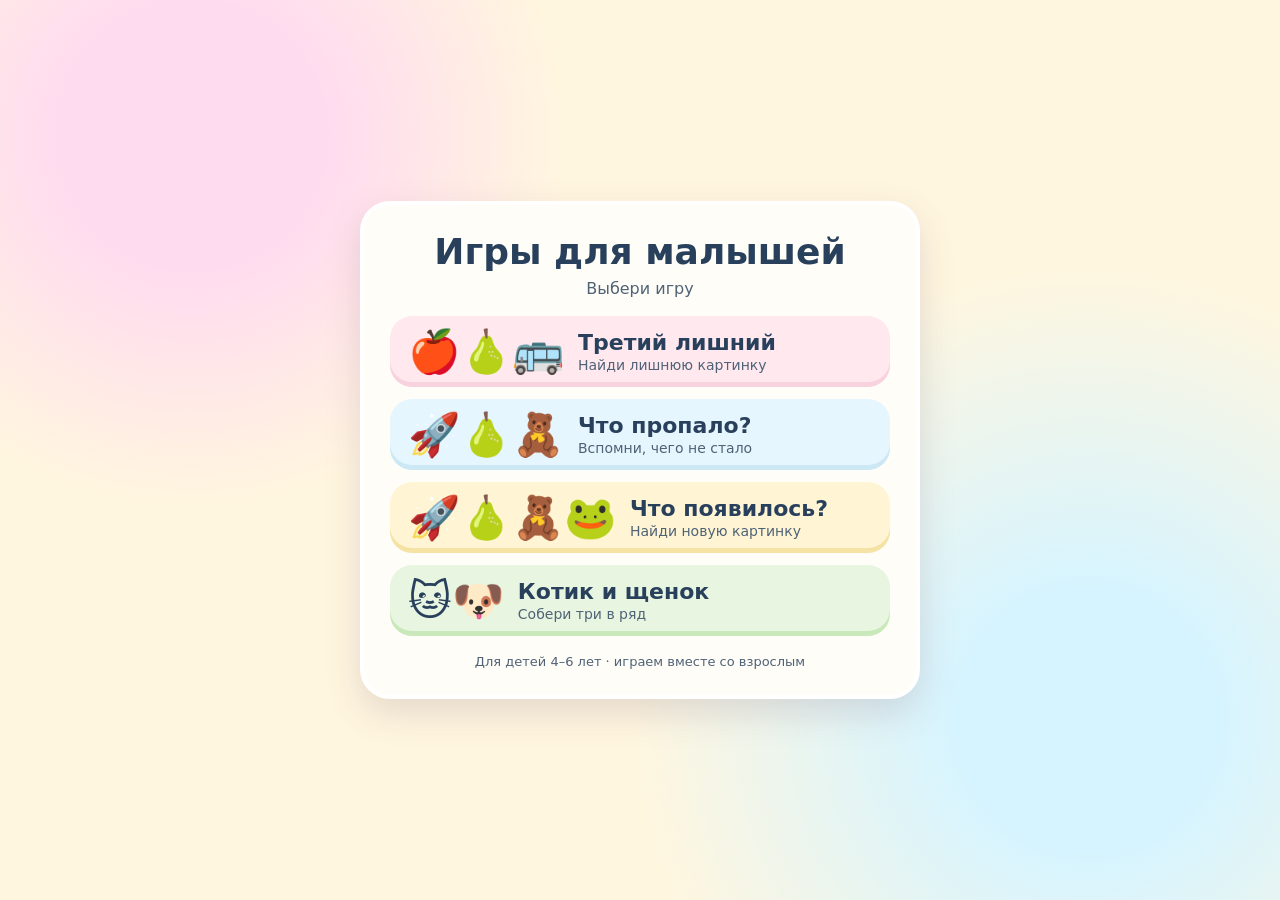
==== index.html @ a71ee5c3 "first commit" ====
<!doctype html>
<html lang="ru">
<head>
<meta charset="utf-8">
<meta name="viewport" content="width=device-width,initial-scale=1">
<meta name="theme-color" content="#fff6df">
<title>Игры для малышей</title>
<link rel="icon" href="data:image/svg+xml,%3Csvg xmlns='http://www.w3.org/2000/svg' viewBox='0 0 64 64'%3E%3Ctext y='48' font-size='48'%3E%F0%9F%8E%B2%3C/text%3E%3C/svg%3E">
<link rel="manifest" href="manifest.json">
<link rel="apple-touch-icon" href="shared/img/icon-192.png">
<link rel="stylesheet" href="shared/css/base.css">
<link rel="stylesheet" href="shared/css/layout.css">
<link rel="stylesheet" href="shared/css/cards.css">
</head>
<body>
<main class="game menu-page">
  <h1>Игры для малышей</h1>
  <p class="subtitle">Выбери игру</p>
  <nav class="menu" aria-label="Список игр">
      <a class="menu-item" href="games/tretiy-lishniy.html">
        <span class="menu-emoji" aria-hidden="true">🍎🍐🚌</span>
        <span>
          <p class="menu-title">Третий лишний</p>
          <p class="menu-hint">Найди лишнюю картинку</p>
        </span>
      </a>
      <a class="menu-item" href="games/chto-propalo.html">
        <span class="menu-emoji" aria-hidden="true">🚀🍐🧸</span>
        <span>
          <p class="menu-title">Что пропало?</p>
          <p class="menu-hint">Вспомни, чего не стало</p>
        </span>
      </a>
      <a class="menu-item" href="games/chto-poyavilos.html">
        <span class="menu-emoji" aria-hidden="true">🚀🍐🧸🐸</span>
        <span>
          <p class="menu-title">Что появилось?</p>
          <p class="menu-hint">Найди новую картинку</p>
        </span>
      </a>
      <a class="menu-item" href="games/kotik-i-shchenok.html">
        <span class="menu-emoji" aria-hidden="true">🐱🐶</span>
        <span>
          <p class="menu-title">Котик и щенок</p>
          <p class="menu-hint">Собери три в ряд</p>
        </span>
      </a>
  </nav>
  <p class="footer">Для детей 4–6 лет · играем вместе со взрослым</p>
</main>
<script type="module">
import { registerServiceWorker } from './shared/js/core/pwa.js';
registerServiceWorker();
</script>
</body>
</html>
---- shared/css/base.css ----
:root {
  --ink: #29405c;
  --muted: #4f6276;
  --bg: #fff6df;
  --paper: #fffdf7;
  --accent: #6c4fc9;
  --soft: #eaf0fa;
  --orange: #ffbd61;
  --orange-ink: #422c1b;
  --focus: #3968bd;
  --blue: #e6f6ff;
  --blue-edge: #cce8f4;
  --pink: #ffe9ef;
  --pink-edge: #f8d3df;
  --gold: #fff0a5;
  --gold-edge: #f5d972;
  --gray: #c7d5e6;
  --gray-edge: #a9bcd2;
  font-family: system-ui, sans-serif;
  color: var(--ink);
  background: var(--bg);
}

* { box-sizing: border-box; }

[hidden] { display: none !important; }

body {
  margin: 0;
  min-height: 100svh;
  display: grid;
  place-items: center;
  padding: 18px;
  background:
    radial-gradient(circle at 15% 15%, #ffdbef 0 10%, transparent 28%),
    radial-gradient(circle at 85% 80%, #d6f4ff 0 10%, transparent 35%),
    var(--bg);
}

.game {
  width: min(100%, 560px);
  padding: clamp(16px, 4vw, 26px);
  border: 4px solid #fff;
  border-radius: 30px;
  background: var(--paper);
  box-shadow: 0 14px 35px #775b7330;
  text-align: center;
}

h1 { margin: 0; font-size: clamp(24px, 5.5vw, 32px); }

.subtitle { margin: 6px 0 14px; color: var(--muted); font-size: 15px; }

button, a { font: inherit; }
button { cursor: pointer; }

.button {
  display: inline-block;
  text-decoration: none;
  font-weight: 700;
  border: 0;
  border-radius: 15px;
  padding: 11px 16px;
  background: var(--accent);
  color: #fff;
  font-size: 18px;
}
.button.secondary { background: var(--soft); color: var(--ink); }
.button.orange { background: var(--orange); color: var(--orange-ink); }

button:focus-visible,
a:focus-visible {
  outline: 4px solid var(--focus);
  outline-offset: 3px;
}

.nav {
  display: flex;
  justify-content: space-between;
  align-items: center;
  margin-bottom: 12px;
  gap: 10px;
}

.toggles { display: flex; gap: 6px; }

.icon-btn {
  background: var(--soft);
  border: 0;
  border-radius: 12px;
  padding: 9px 12px;
  font-size: 20px;
  line-height: 1;
}

.level,
.mode {
  display: flex;
  gap: 8px;
  justify-content: center;
  flex-wrap: wrap;
  margin-bottom: 6px;
}
.level button[aria-pressed="true"],
.mode button[aria-pressed="true"] {
  background: var(--accent);
  color: #fff;
}

.level-hint {
  margin: 0 0 12px;
  font-size: 14px;
  color: var(--muted);
  line-height: 1.3;
  min-height: 18px;
  padding: 0 6px;
}

.status {
  min-height: 56px;
  display: grid;
  place-items: center;
  font-size: clamp(17px, 4.5vw, 21px);
  font-weight: 800;
  margin: 6px 0 12px;
  padding: 0 6px;
}

.next,
.restart { margin-top: 18px; font-size: 19px; }

.hint { font-size: 14px; color: var(--muted); margin: 14px 0 0; }

@media (prefers-reduced-motion: reduce) {
  * { animation: none !important; transition: none !important; }
}
---- shared/css/layout.css ----
/* Сетки игровых полей */
.cards {
  display: grid;
  grid-template-columns: repeat(3, minmax(0, 1fr));
  gap: 12px;
  margin: 0 auto;
  width: min(100%, 420px);
}

.board {
  display: grid;
  gap: 10px;
  margin: 0 auto;
  width: min(100%, 420px);
}
.board[data-cols="2"] { grid-template-columns: repeat(2, minmax(0, 1fr)); }
.board[data-cols="3"] { grid-template-columns: repeat(3, minmax(0, 1fr)); }
.board[data-cols="4"] { grid-template-columns: repeat(4, minmax(0, 1fr)); gap: 8px; }

.board.ttt {
  width: min(100%, 355px);
  aspect-ratio: 1;
  grid-template-columns: repeat(3, minmax(0, 1fr));
  grid-template-rows: repeat(3, minmax(0, 1fr));
  gap: 9px;
}

/* Блок вариантов ответа («Что пропало?») */
.answers {
  margin: 20px auto 0;
  width: min(100%, 440px);
  padding: 14px 12px 16px;
  border: 3px dashed #7bc47f;
  border-radius: 24px;
  background: linear-gradient(180deg, #f1fbe9 0%, #e3f6d8 100%);
  box-shadow: 0 6px 0 #c6e3b6, inset 0 2px 0 rgba(255, 255, 255, .7);
  animation: answersIn .45s ease-out;
}
.answers-title {
  margin: 0 0 12px;
  font-size: clamp(17px, 4.6vw, 21px);
  font-weight: 900;
  color: #2f6b3a;
  display: flex;
  align-items: center;
  justify-content: center;
  gap: 8px;
  line-height: 1.15;
}
.answers-title .arrow { font-size: 1.15em; display: inline-block; animation: bounce 1.1s ease-in-out infinite; }
.pointer {
  margin: 14px auto 0;
  display: flex;
  justify-content: center;
  color: #3f8a49;
  font-size: 34px;
  line-height: 1;
  animation: bounce 1.1s ease-in-out infinite;
}
.options {
  display: grid;
  grid-template-columns: repeat(4, minmax(0, 1fr));
  gap: 10px;
  width: 100%;
  margin: 0;
}

@keyframes answersIn {
  0% { transform: translateY(12px) scale(.96); opacity: 0; }
  60% { transform: translateY(-3px) scale(1.02); opacity: 1; }
  100% { transform: translateY(0) scale(1); opacity: 1; }
}
@keyframes bounce {
  0%, 100% { transform: translateY(0); }
  50% { transform: translateY(5px); }
}

/* Меню игр */
.game.menu-page { text-align: center; }
.menu-page h1 { font-size: clamp(26px, 6vw, 36px); }
.menu-page .subtitle { font-size: 16px; margin: 7px 0 18px; }
.menu { display: grid; gap: 12px; }
.menu-item {
  display: grid;
  grid-template-columns: auto 1fr;
  align-items: center;
  gap: 14px;
  padding: 14px 18px;
  border-radius: 22px;
  text-align: left;
  text-decoration: none;
  color: inherit;
  transition: transform .1s;
}
.menu-item:hover,
.menu-item:focus-visible {
  transform: translateY(-2px);
  outline: 4px solid var(--focus);
  outline-offset: 3px;
}
.menu-emoji { font-size: clamp(30px, 8vw, 42px); line-height: 1; }
.menu-title { font-size: clamp(18px, 4.5vw, 22px); font-weight: 800; margin: 0; }
.menu-hint { margin: 2px 0 0; font-size: 14px; color: var(--muted); }
.menu-item:nth-child(1) { background: #ffe9ef; box-shadow: inset 0 -5px #f8d3df; }
.menu-item:nth-child(2) { background: #e6f6ff; box-shadow: inset 0 -5px #cce8f4; }
.menu-item:nth-child(3) { background: #fff5d4; box-shadow: inset 0 -5px #f5e3a5; }
.menu-item:nth-child(4) { background: #e8f6e1; box-shadow: inset 0 -5px #cae9bb; }
.footer { margin: 18px 0 0; font-size: 13px; color: var(--muted); }
---- shared/css/cards.css ----
/* Карточка игрового поля, вариант ответа и клетка поля */
.card,
.opt,
.cell {
  display: grid;
  place-items: center;
  aspect-ratio: 1;
  padding: 0;
  border: 0;
  border-radius: 22px;
  background: var(--blue);
  box-shadow: inset 0 -6px var(--blue-edge);
  line-height: 1;
  user-select: none;
  touch-action: manipulation;
  transition: transform .12s, background .12s;
}

.card { font-size: clamp(42px, 16vw, 80px); }
.cards .card { font-size: clamp(48px, 17vw, 90px); }
.board[data-cols="4"] .card { font-size: clamp(34px, 12vw, 60px); border-radius: 18px; }

.card:nth-child(even),
.cell:nth-child(even) {
  background: var(--pink);
  box-shadow: inset 0 -6px var(--pink-edge);
}

button.card,
button.opt,
button.cell { cursor: pointer; }
button.card:hover:not(:disabled) { transform: translateY(-2px); }
button:disabled { cursor: default; }

.card.covered { background: var(--gray); box-shadow: inset 0 -6px var(--gray-edge); }
.card.win,
.card.reveal {
  background: var(--gold);
  box-shadow: inset 0 -6px var(--gold-edge);
  animation: pop .35s;
}
.card.wrong,
.opt.wrong { animation: shake .35s; }

/* Варианты ответа */
.opt {
  background: var(--paper);
  box-shadow: 0 4px 0 #cfe3bf, inset 0 -3px #e6f2da;
  font-size: clamp(36px, 13vw, 70px);
}
.opt:hover:not(:disabled) { transform: translateY(-2px); box-shadow: 0 6px 0 #cfe3bf, inset 0 -3px #e6f2da; }
.opt.win { background: var(--gold); box-shadow: 0 4px 0 var(--gold-edge), inset 0 -3px #fff6cf; animation: pop .35s; }

/* Клетки крестиков-ноликов */
.cell {
  width: 100%;
  height: 100%;
  min-width: 0;
  min-height: 0;
  aspect-ratio: auto;
  border-radius: 19px;
  box-shadow: inset 0 -5px var(--blue-edge);
  font-size: clamp(42px, 14vw, 65px);
  overflow: hidden;
}
.cell:nth-child(even) { box-shadow: inset 0 -5px var(--pink-edge); }
.cell.win { background: var(--gold); box-shadow: inset 0 -5px var(--gold-edge); animation: pop .35s; }

@keyframes pop {
  0% { transform: scale(1); }
  50% { transform: scale(1.08); }
  100% { transform: scale(1); }
}
@keyframes shake {
  0%, 100% { transform: translateX(0); }
  25% { transform: translateX(-5px); }
  75% { transform: translateX(5px); }
}
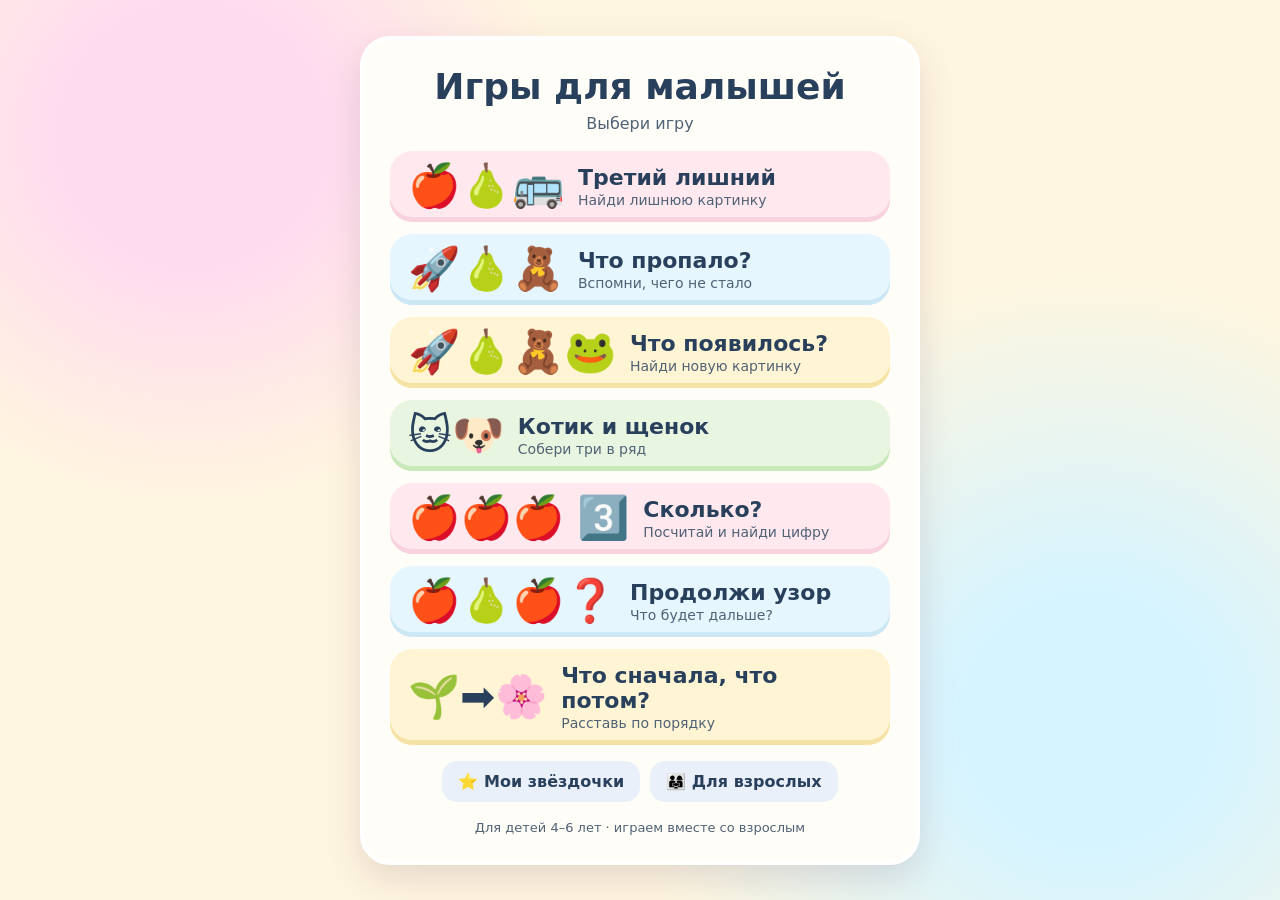
==== commit 5abe0b1c: "add new game" ====
--- a/index.html
+++ b/index.html
@@ -17,40 +17,69 @@
   <h1>Игры для малышей</h1>
   <p class="subtitle">Выбери игру</p>
   <nav class="menu" aria-label="Список игр">
-      <a class="menu-item" href="games/tretiy-lishniy.html">
-        <span class="menu-emoji" aria-hidden="true">🍎🍐🚌</span>
-        <span>
-          <p class="menu-title">Третий лишний</p>
-          <p class="menu-hint">Найди лишнюю картинку</p>
-        </span>
-      </a>
-      <a class="menu-item" href="games/chto-propalo.html">
-        <span class="menu-emoji" aria-hidden="true">🚀🍐🧸</span>
-        <span>
-          <p class="menu-title">Что пропало?</p>
-          <p class="menu-hint">Вспомни, чего не стало</p>
-        </span>
-      </a>
-      <a class="menu-item" href="games/chto-poyavilos.html">
-        <span class="menu-emoji" aria-hidden="true">🚀🍐🧸🐸</span>
-        <span>
-          <p class="menu-title">Что появилось?</p>
-          <p class="menu-hint">Найди новую картинку</p>
-        </span>
-      </a>
-      <a class="menu-item" href="games/kotik-i-shchenok.html">
-        <span class="menu-emoji" aria-hidden="true">🐱🐶</span>
-        <span>
-          <p class="menu-title">Котик и щенок</p>
-          <p class="menu-hint">Собери три в ряд</p>
-        </span>
-      </a>
+    <a class="menu-item" href="games/tretiy-lishniy.html">
+      <span class="menu-emoji" aria-hidden="true">🍎🍐🚌</span>
+      <span>
+        <p class="menu-title">Третий лишний</p>
+        <p class="menu-hint">Найди лишнюю картинку</p>
+      </span>
+    </a>
+    <a class="menu-item" href="games/chto-propalo.html">
+      <span class="menu-emoji" aria-hidden="true">🚀🍐🧸</span>
+      <span>
+        <p class="menu-title">Что пропало?</p>
+        <p class="menu-hint">Вспомни, чего не стало</p>
+      </span>
+    </a>
+    <a class="menu-item" href="games/chto-poyavilos.html">
+      <span class="menu-emoji" aria-hidden="true">🚀🍐🧸🐸</span>
+      <span>
+        <p class="menu-title">Что появилось?</p>
+        <p class="menu-hint">Найди новую картинку</p>
+      </span>
+    </a>
+    <a class="menu-item" href="games/kotik-i-shchenok.html">
+      <span class="menu-emoji" aria-hidden="true">🐱🐶</span>
+      <span>
+        <p class="menu-title">Котик и щенок</p>
+        <p class="menu-hint">Собери три в ряд</p>
+      </span>
+    </a>
+    <a class="menu-item" href="games/skolko.html">
+      <span class="menu-emoji" aria-hidden="true">🍎🍎🍎 3️⃣</span>
+      <span>
+        <p class="menu-title">Сколько?</p>
+        <p class="menu-hint">Посчитай и найди цифру</p>
+      </span>
+    </a>
+    <a class="menu-item" href="games/uzor.html">
+      <span class="menu-emoji" aria-hidden="true">🍎🍐🍎❓</span>
+      <span>
+        <p class="menu-title">Продолжи узор</p>
+        <p class="menu-hint">Что будет дальше?</p>
+      </span>
+    </a>
+    <a class="menu-item" href="games/posledovatelnost.html">
+      <span class="menu-emoji" aria-hidden="true">🌱➡️🌸</span>
+      <span>
+        <p class="menu-title">Что сначала, что потом?</p>
+        <p class="menu-hint">Расставь по порядку</p>
+      </span>
+    </a>
   </nav>
+  <div class="actions">
+    <a class="button secondary" href="stars.html">⭐ Мои звёздочки</a>
+    <button class="button secondary" type="button" id="adultBtn">👨‍👩‍👧 Для взрослых</button>
+  </div>
   <p class="footer">Для детей 4–6 лет · играем вместе со взрослым</p>
 </main>
 <script type="module">
+import { qs } from './shared/js/core/dom.js';
 import { registerServiceWorker } from './shared/js/core/pwa.js';
+import { mountAdult } from './shared/js/ui/adult.js';
+
 registerServiceWorker();
+mountAdult(qs('#adultBtn'));
 </script>
 </body>
 </html>
--- a/shared/css/base.css
+++ b/shared/css/base.css
@@ -69,7 +69,8 @@
 .button.orange { background: var(--orange); color: var(--orange-ink); }
 
 button:focus-visible,
-a:focus-visible {
+a:focus-visible,
+input:focus-visible {
   outline: 4px solid var(--focus);
   outline-offset: 3px;
 }
--- a/shared/css/layout.css
+++ b/shared/css/layout.css
@@ -16,6 +16,7 @@
 .board[data-cols="2"] { grid-template-columns: repeat(2, minmax(0, 1fr)); }
 .board[data-cols="3"] { grid-template-columns: repeat(3, minmax(0, 1fr)); }
 .board[data-cols="4"] { grid-template-columns: repeat(4, minmax(0, 1fr)); gap: 8px; }
+.board.compact { width: min(100%, 300px); }
 
 .board.ttt {
   width: min(100%, 355px);
@@ -24,6 +25,12 @@
   grid-template-rows: repeat(3, minmax(0, 1fr));
   gap: 9px;
 }
+
+/* Ряд картинок: сколько?, узор, места последовательности */
+.objects { display: flex; flex-wrap: wrap; justify-content: center; gap: 8px; margin: 0 auto 14px; width: min(100%, 440px); }
+.objects .card { width: clamp(52px, 16vw, 76px); font-size: clamp(30px, 10vw, 52px); border-radius: 16px; }
+.objects .card.digit { width: clamp(96px, 30vw, 140px); font-size: clamp(56px, 20vw, 96px); }
+.objects .card.slot { font-size: clamp(26px, 8vw, 40px); }
 
 /* Блок вариантов ответа («Что пропало?») */
 .answers {
@@ -61,9 +68,10 @@
   display: grid;
   grid-template-columns: repeat(4, minmax(0, 1fr));
   gap: 10px;
-  width: 100%;
-  margin: 0;
+  width: min(100%, 440px);
+  margin: 0 auto;
 }
+.answers .options { width: 100%; }
 
 @keyframes answersIn {
   0% { transform: translateY(12px) scale(.96); opacity: 0; }
@@ -76,7 +84,6 @@
 }
 
 /* Меню игр */
-.game.menu-page { text-align: center; }
 .menu-page h1 { font-size: clamp(26px, 6vw, 36px); }
 .menu-page .subtitle { font-size: 16px; margin: 7px 0 18px; }
 .menu { display: grid; gap: 12px; }
@@ -101,8 +108,71 @@
 .menu-emoji { font-size: clamp(30px, 8vw, 42px); line-height: 1; }
 .menu-title { font-size: clamp(18px, 4.5vw, 22px); font-weight: 800; margin: 0; }
 .menu-hint { margin: 2px 0 0; font-size: 14px; color: var(--muted); }
-.menu-item:nth-child(1) { background: #ffe9ef; box-shadow: inset 0 -5px #f8d3df; }
-.menu-item:nth-child(2) { background: #e6f6ff; box-shadow: inset 0 -5px #cce8f4; }
-.menu-item:nth-child(3) { background: #fff5d4; box-shadow: inset 0 -5px #f5e3a5; }
-.menu-item:nth-child(4) { background: #e8f6e1; box-shadow: inset 0 -5px #cae9bb; }
+.menu-item:nth-child(4n+1) { background: #ffe9ef; box-shadow: inset 0 -5px #f8d3df; }
+.menu-item:nth-child(4n+2) { background: #e6f6ff; box-shadow: inset 0 -5px #cce8f4; }
+.menu-item:nth-child(4n+3) { background: #fff5d4; box-shadow: inset 0 -5px #f5e3a5; }
+.menu-item:nth-child(4n+4) { background: #e8f6e1; box-shadow: inset 0 -5px #cae9bb; }
+.actions { display: flex; gap: 10px; flex-wrap: wrap; justify-content: center; margin-top: 16px; }
+.actions .button { font-size: 16px; }
 .footer { margin: 18px 0 0; font-size: 13px; color: var(--muted); }
+
+/* Подсказка о смене уровня (адаптивная сложность) */
+.suggest {
+  margin: 14px auto 0;
+  max-width: 440px;
+  padding: 10px 12px;
+  border-radius: 16px;
+  background: #eef3ff;
+  color: var(--ink);
+  font-size: 15px;
+  display: flex;
+  flex-wrap: wrap;
+  gap: 8px;
+  align-items: center;
+  justify-content: center;
+}
+.suggest .button { font-size: 15px; padding: 7px 12px; }
+
+/* Окна: награда и экран взрослого */
+.modal {
+  position: fixed;
+  inset: 0;
+  z-index: 50;
+  display: grid;
+  place-items: center;
+  padding: 16px;
+  background: rgba(41, 64, 92, .55);
+}
+.modal-box {
+  width: min(100%, 520px);
+  max-height: 90vh;
+  overflow: auto;
+  padding: 22px;
+  border-radius: 24px;
+  background: var(--paper);
+  box-shadow: 0 18px 50px #00000040;
+  text-align: left;
+}
+.modal-box h2 { margin: 0 0 10px; }
+.modal-box h3 { margin: 16px 0 6px; font-size: 17px; }
+.modal-actions { display: flex; gap: 10px; flex-wrap: wrap; margin-top: 16px; }
+.gate-q { font-size: 22px; font-weight: 800; }
+.gate-input { font: inherit; font-size: 22px; width: 120px; padding: 8px 10px; border: 3px solid var(--soft); border-radius: 12px; }
+.gate-msg { min-height: 22px; color: #a21c1c; margin: 6px 0 0; }
+.stats { width: 100%; border-collapse: collapse; font-size: 15px; }
+.stats th, .stats td { padding: 6px 8px; border-bottom: 1px solid var(--soft); text-align: left; }
+.adaptive-label { display: block; margin-top: 16px; }
+
+.reward-box { text-align: center; }
+.sticker { font-size: 110px; line-height: 1.1; animation: stickerIn .8s cubic-bezier(.2, 1.4, .4, 1); }
+@keyframes stickerIn {
+  0% { transform: scale(.2) rotate(-40deg); opacity: 0; }
+  70% { transform: scale(1.15) rotate(8deg); opacity: 1; }
+  100% { transform: scale(1) rotate(0); }
+}
+
+/* Страница «Мои звёздочки» */
+.stars-total { font-size: 56px; font-weight: 900; margin: 6px 0; }
+.sticker-grid { display: flex; flex-wrap: wrap; gap: 6px; justify-content: center; font-size: 36px; margin: 10px 0 16px; }
+.days { list-style: none; padding: 0; margin: 0; text-align: left; }
+.days li { padding: 8px 4px; border-bottom: 1px solid var(--soft); display: flex; justify-content: space-between; gap: 10px; }
--- a/shared/css/cards.css
+++ b/shared/css/cards.css
@@ -50,6 +50,13 @@
 }
 .opt:hover:not(:disabled) { transform: translateY(-2px); box-shadow: 0 6px 0 #cfe3bf, inset 0 -3px #e6f2da; }
 .opt.win { background: var(--gold); box-shadow: 0 4px 0 var(--gold-edge), inset 0 -3px #fff6cf; animation: pop .35s; }
+.opt.group {
+  font-size: clamp(16px, 5.2vw, 26px);
+  line-height: 1.15;
+  padding: 6px;
+  overflow-wrap: anywhere;
+  align-content: center;
+}
 
 /* Клетки крестиков-ноликов */
 .cell {
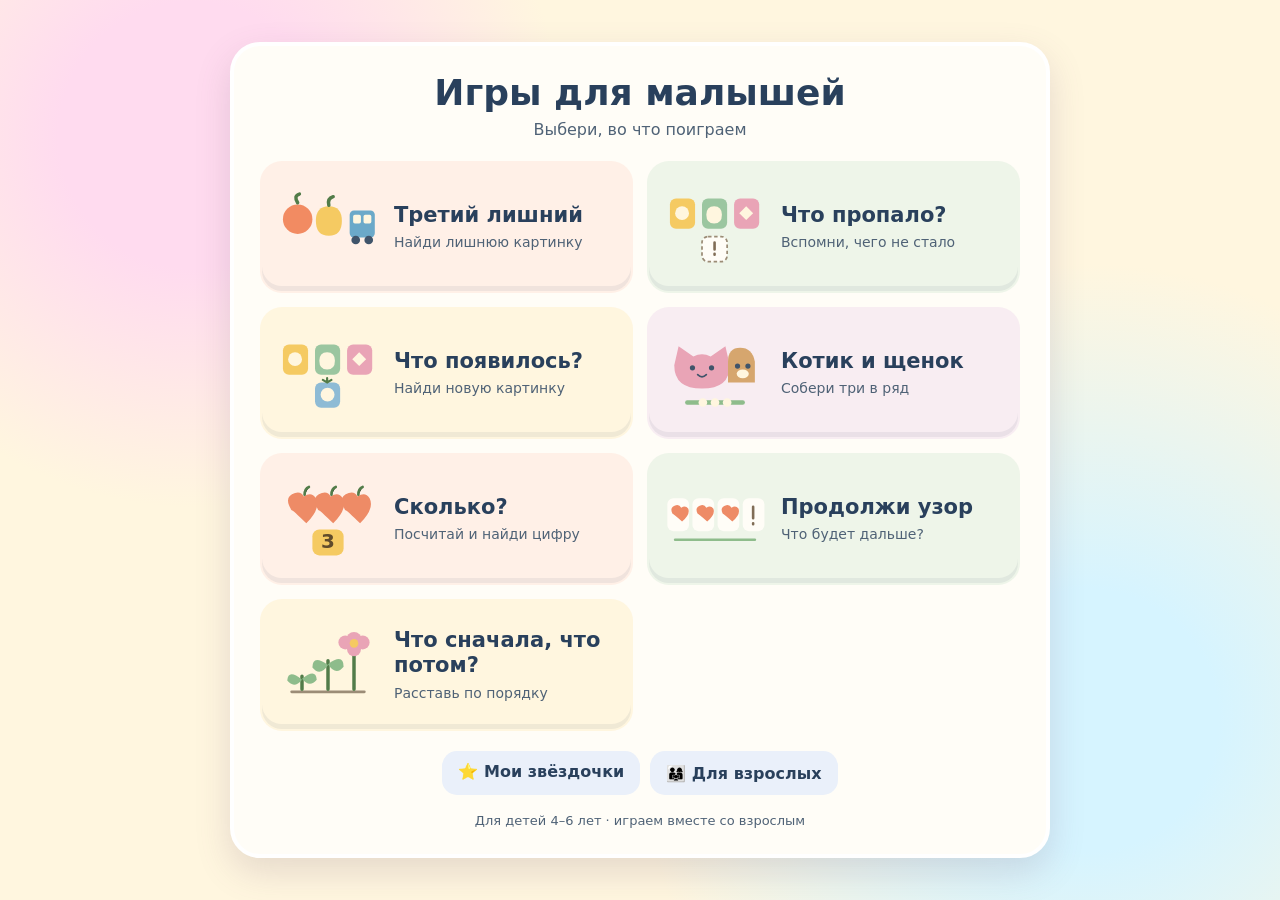
==== commit 15ef4898: "feat(ui): redesign illustrated game menu" ====
--- a/index.html
+++ b/index.html
@@ -15,56 +15,86 @@
 <body>
 <main class="game menu-page">
   <h1>Игры для малышей</h1>
-  <p class="subtitle">Выбери игру</p>
+  <p class="subtitle">Выбери, во что поиграем</p>
   <nav class="menu" aria-label="Список игр">
     <a class="menu-item" href="games/tretiy-lishniy.html">
-      <span class="menu-emoji" aria-hidden="true">🍎🍐🚌</span>
-      <span>
+      <svg class="menu-art" viewBox="0 0 120 96" aria-hidden="true" focusable="false">
+        <circle cx="25" cy="39" r="17" fill="#f28b62"/><path d="M25 20q-5-8 2-10" fill="none" stroke="#527c49" stroke-width="4" stroke-linecap="round"/>
+        <path d="M61 24q-15 0-15 17t15 17q15 0 15-17T61 24Z" fill="#f5ca62"/><path d="M61 23q-2-8 5-10" fill="none" stroke="#527c49" stroke-width="4" stroke-linecap="round"/>
+        <rect x="85" y="29" width="29" height="31" rx="5" fill="#6ba9c9"/><rect x="89" y="34" width="9" height="10" rx="2" fill="#fff6df"/><rect x="101" y="34" width="9" height="10" rx="2" fill="#fff6df"/><circle cx="92" cy="63" r="5" fill="#40546a"/><circle cx="107" cy="63" r="5" fill="#40546a"/>
+      </svg>
+      <div class="menu-copy">
         <p class="menu-title">Третий лишний</p>
         <p class="menu-hint">Найди лишнюю картинку</p>
-      </span>
+      </div>
     </a>
     <a class="menu-item" href="games/chto-propalo.html">
-      <span class="menu-emoji" aria-hidden="true">🚀🍐🧸</span>
-      <span>
+      <svg class="menu-art" viewBox="0 0 120 96" aria-hidden="true" focusable="false">
+        <rect x="8" y="15" width="29" height="35" rx="7" fill="#f5ca62"/><rect x="45" y="15" width="29" height="35" rx="7" fill="#9bc6a0"/><rect x="82" y="15" width="29" height="35" rx="7" fill="#e9a4b6"/>
+        <circle cx="22" cy="32" r="8" fill="#fff6df"/><path d="M59 24q-9 0-9 10t9 10q9 0 9-10t-9-10Z" fill="#fff6df"/><path d="M96 24l8 8-8 8-8-8Z" fill="#fff6df"/>
+        <rect x="45" y="59" width="29" height="29" rx="7" fill="#fffdf7" stroke="#9b8c76" stroke-width="2" stroke-dasharray="4 3"/><path d="M59.5 66v8m0 5v1" stroke="#806d56" stroke-width="3" stroke-linecap="round"/>
+      </svg>
+      <div class="menu-copy">
         <p class="menu-title">Что пропало?</p>
         <p class="menu-hint">Вспомни, чего не стало</p>
-      </span>
+      </div>
     </a>
     <a class="menu-item" href="games/chto-poyavilos.html">
-      <span class="menu-emoji" aria-hidden="true">🚀🍐🧸🐸</span>
-      <span>
+      <svg class="menu-art" viewBox="0 0 120 96" aria-hidden="true" focusable="false">
+        <rect x="8" y="15" width="29" height="35" rx="7" fill="#f5ca62"/><rect x="45" y="15" width="29" height="35" rx="7" fill="#9bc6a0"/><rect x="82" y="15" width="29" height="35" rx="7" fill="#e9a4b6"/>
+        <circle cx="22" cy="32" r="8" fill="#fff6df"/><path d="M59 24q-9 0-9 10t9 10q9 0 9-10t-9-10Z" fill="#fff6df"/><path d="M96 24l8 8-8 8-8-8Z" fill="#fff6df"/>
+        <rect x="45" y="59" width="29" height="29" rx="7" fill="#8ebbd5"/><circle cx="59.5" cy="73" r="8" fill="#fff6df"/><path d="M59 59v-5m-5 2 5 3 5-3" fill="none" stroke="#527c49" stroke-width="2.5" stroke-linecap="round"/>
+      </svg>
+      <div class="menu-copy">
         <p class="menu-title">Что появилось?</p>
         <p class="menu-hint">Найди новую картинку</p>
-      </span>
+      </div>
     </a>
     <a class="menu-item" href="games/kotik-i-shchenok.html">
-      <span class="menu-emoji" aria-hidden="true">🐱🐶</span>
-      <span>
+      <svg class="menu-art" viewBox="0 0 120 96" aria-hidden="true" focusable="false">
+        <path d="M13 39 18 17l17 12q10-5 20 0l17-12 5 22q0 27-32 27T13 39Z" fill="#e9a4b6"/><circle cx="34" cy="42" r="3" fill="#40546a"/><circle cx="56" cy="42" r="3" fill="#40546a"/><path d="M40 50q5 5 10 0" fill="none" stroke="#40546a" stroke-width="2" stroke-linecap="round"/>
+        <path d="M75 35q0-16 14-16t17 16v24H75Z" fill="#d6a66e"/><circle cx="86" cy="40" r="3" fill="#40546a"/><circle cx="98" cy="40" r="3" fill="#40546a"/><ellipse cx="92" cy="49" rx="7" ry="5" fill="#fff6df"/>
+        <path d="M28 82h64" stroke="#8ebc8b" stroke-width="5" stroke-linecap="round"/><circle cx="46" cy="82" r="5" fill="#fff6df"/><circle cx="60" cy="82" r="5" fill="#fff6df"/><circle cx="74" cy="82" r="5" fill="#fff6df"/>
+      </svg>
+      <div class="menu-copy">
         <p class="menu-title">Котик и щенок</p>
         <p class="menu-hint">Собери три в ряд</p>
-      </span>
+      </div>
     </a>
     <a class="menu-item" href="games/skolko.html">
-      <span class="menu-emoji" aria-hidden="true">🍎🍎🍎 3️⃣</span>
-      <span>
+      <svg class="menu-art" viewBox="0 0 120 96" aria-hidden="true" focusable="false">
+        <g fill="#ee8b66"><path d="M18 38q-10-16 4-20 7-2 10 4 9-6 14 2 6 12-11 29-17-17-17-15Z"/><path d="M49 38q-10-16 4-20 7-2 10 4 9-6 14 2 6 12-11 29-17-17-17-15Z"/><path d="M80 38q-10-16 4-20 7-2 10 4 9-6 14 2 6 12-11 29-17-17-17-15Z"/></g>
+        <g stroke="#527c49" stroke-width="3" stroke-linecap="round"><path d="M33 20q0-7 5-9M64 20q0-7 5-9M95 20q0-7 5-9"/></g>
+        <rect x="42" y="60" width="36" height="30" rx="8" fill="#f5ca62"/><text x="60" y="82" text-anchor="middle" font-size="23" font-weight="800" fill="#604b2b">3</text>
+      </svg>
+      <div class="menu-copy">
         <p class="menu-title">Сколько?</p>
         <p class="menu-hint">Посчитай и найди цифру</p>
-      </span>
+      </div>
     </a>
     <a class="menu-item" href="games/uzor.html">
-      <span class="menu-emoji" aria-hidden="true">🍎🍐🍎❓</span>
-      <span>
+      <svg class="menu-art" viewBox="0 0 120 96" aria-hidden="true" focusable="false">
+        <g><rect x="5" y="24" width="25" height="38" rx="7" fill="#fffdf7"/><rect x="34" y="24" width="25" height="38" rx="7" fill="#fffdf7"/><rect x="63" y="24" width="25" height="38" rx="7" fill="#fffdf7"/><rect x="92" y="24" width="25" height="38" rx="7" fill="#fffdf7"/></g>
+        <g fill="#ee8b66"><path d="M11 42q-4-8 4-10 4-1 6 3 5-3 8 1 3 6-7 15-10-9-11-9Z"/><path d="M40 42q-4-8 4-10 4-1 6 3 5-3 8 1 3 6-7 15-10-9-11-9Z"/><path d="M69 42q-4-8 4-10 4-1 6 3 5-3 8 1 3 6-7 15-10-9-11-9Z"/></g>
+        <path d="M104 34v13m0 6v1" stroke="#806d56" stroke-width="3" stroke-linecap="round"/><path d="M14 72h92" stroke="#8ebc8b" stroke-width="3" stroke-linecap="round"/>
+      </svg>
+      <div class="menu-copy">
         <p class="menu-title">Продолжи узор</p>
         <p class="menu-hint">Что будет дальше?</p>
-      </span>
+      </div>
     </a>
     <a class="menu-item" href="games/posledovatelnost.html">
-      <span class="menu-emoji" aria-hidden="true">🌱➡️🌸</span>
-      <span>
+      <svg class="menu-art" viewBox="0 0 120 96" aria-hidden="true" focusable="false">
+        <path d="M18 79h84" stroke="#9b8c76" stroke-width="3" stroke-linecap="round"/>
+        <path d="M30 76V61m30 15V43m30 33V23" stroke="#527c49" stroke-width="4" stroke-linecap="round"/>
+        <path d="M30 65q-16-13-17 1 8 10 17-1Zm0-1q16-13 17 1-8 10-17-1Z" fill="#8ebc8b"/>
+        <path d="M60 48q-18-13-18 3 9 11 18-3Zm0-1q18-13 18 3-9 11-18-3Z" fill="#8ebc8b"/>
+        <g fill="#e9a4b6"><circle cx="90" cy="19" r="9"/><circle cx="80" cy="22" r="8"/><circle cx="100" cy="22" r="8"/><circle cx="90" cy="30" r="8"/></g><circle cx="90" cy="23" r="5" fill="#f5ca62"/>
+      </svg>
+      <div class="menu-copy">
         <p class="menu-title">Что сначала, что потом?</p>
         <p class="menu-hint">Расставь по порядку</p>
-      </span>
+      </div>
     </a>
   </nav>
   <div class="actions">
--- a/shared/css/base.css
+++ b/shared/css/base.css
@@ -8,10 +8,8 @@
   --orange: #ffbd61;
   --orange-ink: #422c1b;
   --focus: #3968bd;
-  --blue: #e6f6ff;
-  --blue-edge: #cce8f4;
-  --pink: #ffe9ef;
-  --pink-edge: #f8d3df;
+  --card-surface: #edf3fb;
+  --card-edge: #d8e4f2;
   --gold: #fff0a5;
   --gold-edge: #f5d972;
   --gray: #c7d5e6;
@@ -56,6 +54,7 @@
 
 .button {
   display: inline-block;
+  min-height: 44px;
   text-decoration: none;
   font-weight: 700;
   border: 0;
@@ -86,6 +85,8 @@
 .toggles { display: flex; gap: 6px; }
 
 .icon-btn {
+  min-width: 44px;
+  min-height: 44px;
   background: var(--soft);
   border: 0;
   border-radius: 12px;
--- a/shared/css/layout.css
+++ b/shared/css/layout.css
@@ -71,7 +71,26 @@
   width: min(100%, 440px);
   margin: 0 auto;
 }
+.count-options[data-count="3"] { grid-template-columns: repeat(3, minmax(0, 1fr)); }
+.count-options[data-count="4"],
+.answer-options[data-count="4"] { grid-template-columns: repeat(4, minmax(0, 1fr)); }
+.answer-options[data-count="3"] { grid-template-columns: repeat(3, minmax(0, 1fr)); }
 .answers .options { width: 100%; }
+
+@media (max-width: 480px) {
+  .count-options[data-count],
+  .answer-options[data-count] {
+    grid-template-columns: repeat(2, minmax(0, 1fr));
+    gap: 12px;
+    width: min(100%, 320px);
+  }
+  .count-options[data-count="3"] .opt:last-child,
+  .answer-options[data-count="3"] .opt:last-child {
+    grid-column: 1 / -1;
+    width: calc(50% - 6px);
+    justify-self: center;
+  }
+}
 
 @keyframes answersIn {
   0% { transform: translateY(12px) scale(.96); opacity: 0; }
@@ -84,37 +103,64 @@
 }
 
 /* Меню игр */
+.menu-page { width: min(100%, 820px); }
 .menu-page h1 { font-size: clamp(26px, 6vw, 36px); }
-.menu-page .subtitle { font-size: 16px; margin: 7px 0 18px; }
-.menu { display: grid; gap: 12px; }
+.menu-page .subtitle { font-size: 16px; margin: 7px 0 22px; }
+.menu {
+  display: grid;
+  grid-template-columns: repeat(2, minmax(0, 1fr));
+  gap: 14px;
+}
 .menu-item {
   display: grid;
-  grid-template-columns: auto 1fr;
+  grid-template-columns: 104px minmax(0, 1fr);
   align-items: center;
   gap: 14px;
-  padding: 14px 18px;
+  min-height: 132px;
+  padding: 14px;
+  border: 2px solid transparent;
   border-radius: 22px;
   text-align: left;
   text-decoration: none;
   color: inherit;
-  transition: transform .1s;
-}
-.menu-item:hover,
+  box-shadow: inset 0 -5px rgba(41, 64, 92, .07);
+  transition: box-shadow .15s ease, background-color .15s ease;
+}
+.menu-item:hover {
+  box-shadow: inset 0 -5px rgba(41, 64, 92, .07), 0 5px 14px rgba(41, 64, 92, .09);
+}
+.menu-item:active { box-shadow: inset 0 -2px rgba(41, 64, 92, .09); }
 .menu-item:focus-visible {
-  transform: translateY(-2px);
-  outline: 4px solid var(--focus);
+  outline: 3px solid #92713a;
   outline-offset: 3px;
-}
-.menu-emoji { font-size: clamp(30px, 8vw, 42px); line-height: 1; }
-.menu-title { font-size: clamp(18px, 4.5vw, 22px); font-weight: 800; margin: 0; }
-.menu-hint { margin: 2px 0 0; font-size: 14px; color: var(--muted); }
-.menu-item:nth-child(4n+1) { background: #ffe9ef; box-shadow: inset 0 -5px #f8d3df; }
-.menu-item:nth-child(4n+2) { background: #e6f6ff; box-shadow: inset 0 -5px #cce8f4; }
-.menu-item:nth-child(4n+3) { background: #fff5d4; box-shadow: inset 0 -5px #f5e3a5; }
-.menu-item:nth-child(4n+4) { background: #e8f6e1; box-shadow: inset 0 -5px #cae9bb; }
-.actions { display: flex; gap: 10px; flex-wrap: wrap; justify-content: center; margin-top: 16px; }
+  border-color: #fffdf7;
+}
+.menu-art {
+  display: block;
+  width: 100%;
+  max-width: 104px;
+  height: 88px;
+  overflow: visible;
+}
+.menu-copy { min-width: 0; }
+.menu-title { font-size: clamp(17px, 2.3vw, 21px); font-weight: 800; line-height: 1.2; margin: 0; }
+.menu-hint { margin: 5px 0 0; font-size: 14px; line-height: 1.3; color: var(--muted); }
+.menu-item:nth-child(4n+1) { background: #fff0e7; }
+.menu-item:nth-child(4n+2) { background: #eef5e9; }
+.menu-item:nth-child(4n+3) { background: #fff6df; }
+.menu-item:nth-child(4n+4) { background: #f8edf2; }
+.actions { display: flex; gap: 10px; flex-wrap: wrap; justify-content: center; margin-top: 20px; }
 .actions .button { font-size: 16px; }
 .footer { margin: 18px 0 0; font-size: 13px; color: var(--muted); }
+
+@media (max-width: 620px) {
+  .menu { grid-template-columns: minmax(0, 1fr); gap: 11px; }
+  .menu-item { grid-template-columns: 88px minmax(0, 1fr); min-height: 112px; gap: 12px; padding: 11px 13px; }
+  .menu-art { max-width: 88px; height: 78px; }
+}
+@media (prefers-reduced-motion: reduce) {
+  .menu-item { transition: none; }
+}
 
 /* Подсказка о смене уровня (адаптивная сложность) */
 .suggest {
--- a/shared/css/cards.css
+++ b/shared/css/cards.css
@@ -8,8 +8,8 @@
   padding: 0;
   border: 0;
   border-radius: 22px;
-  background: var(--blue);
-  box-shadow: inset 0 -6px var(--blue-edge);
+  background: var(--card-surface);
+  box-shadow: inset 0 -6px var(--card-edge);
   line-height: 1;
   user-select: none;
   touch-action: manipulation;
@@ -19,12 +19,6 @@
 .card { font-size: clamp(42px, 16vw, 80px); }
 .cards .card { font-size: clamp(48px, 17vw, 90px); }
 .board[data-cols="4"] .card { font-size: clamp(34px, 12vw, 60px); border-radius: 18px; }
-
-.card:nth-child(even),
-.cell:nth-child(even) {
-  background: var(--pink);
-  box-shadow: inset 0 -6px var(--pink-edge);
-}
 
 button.card,
 button.opt,
@@ -66,11 +60,10 @@
   min-height: 0;
   aspect-ratio: auto;
   border-radius: 19px;
-  box-shadow: inset 0 -5px var(--blue-edge);
+  box-shadow: inset 0 -5px var(--card-edge);
   font-size: clamp(42px, 14vw, 65px);
   overflow: hidden;
 }
-.cell:nth-child(even) { box-shadow: inset 0 -5px var(--pink-edge); }
 .cell.win { background: var(--gold); box-shadow: inset 0 -5px var(--gold-edge); animation: pop .35s; }
 
 @keyframes pop {
@@ -83,3 +76,13 @@
   25% { transform: translateX(-5px); }
   75% { transform: translateX(5px); }
 }
+
+/* Локальные иллюстрации последовательностей */
+.card-image {
+  display: block;
+  width: 82%;
+  height: 82%;
+  object-fit: contain;
+  pointer-events: none;
+  user-select: none;
+}
